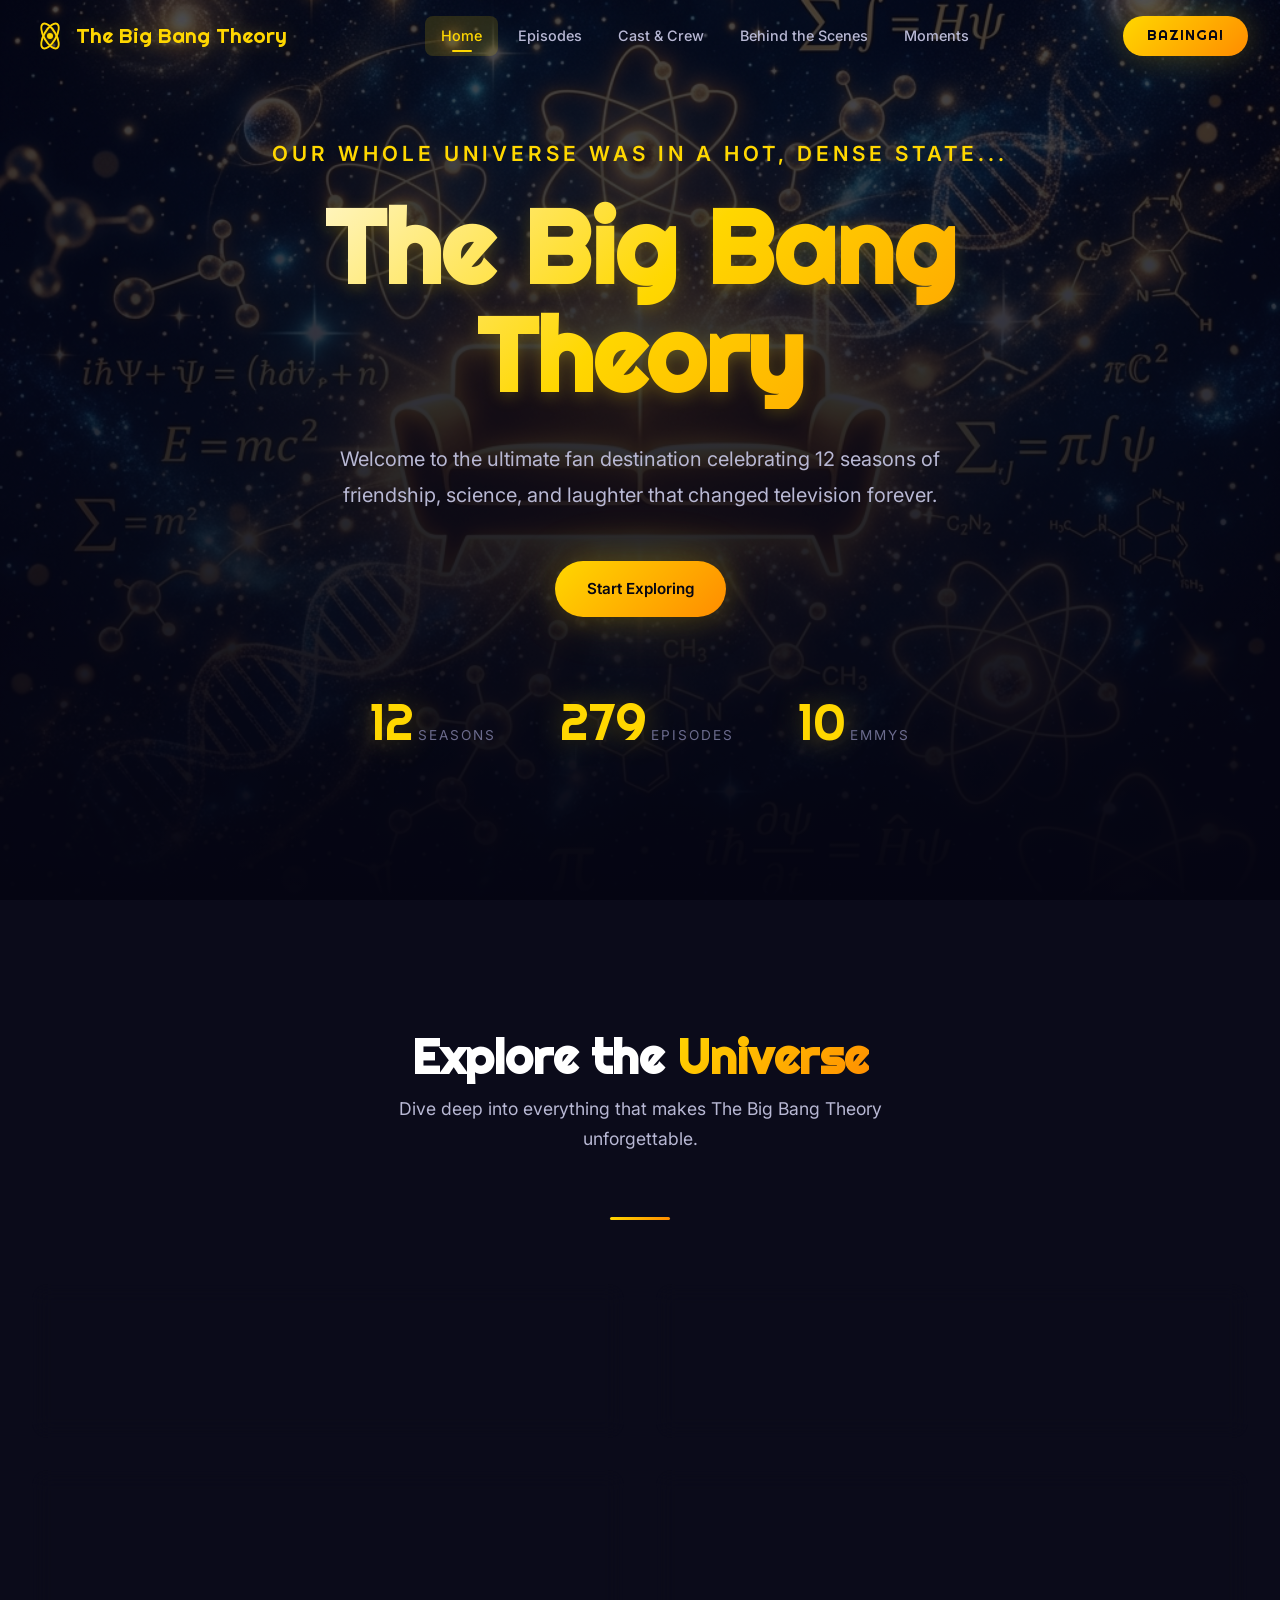
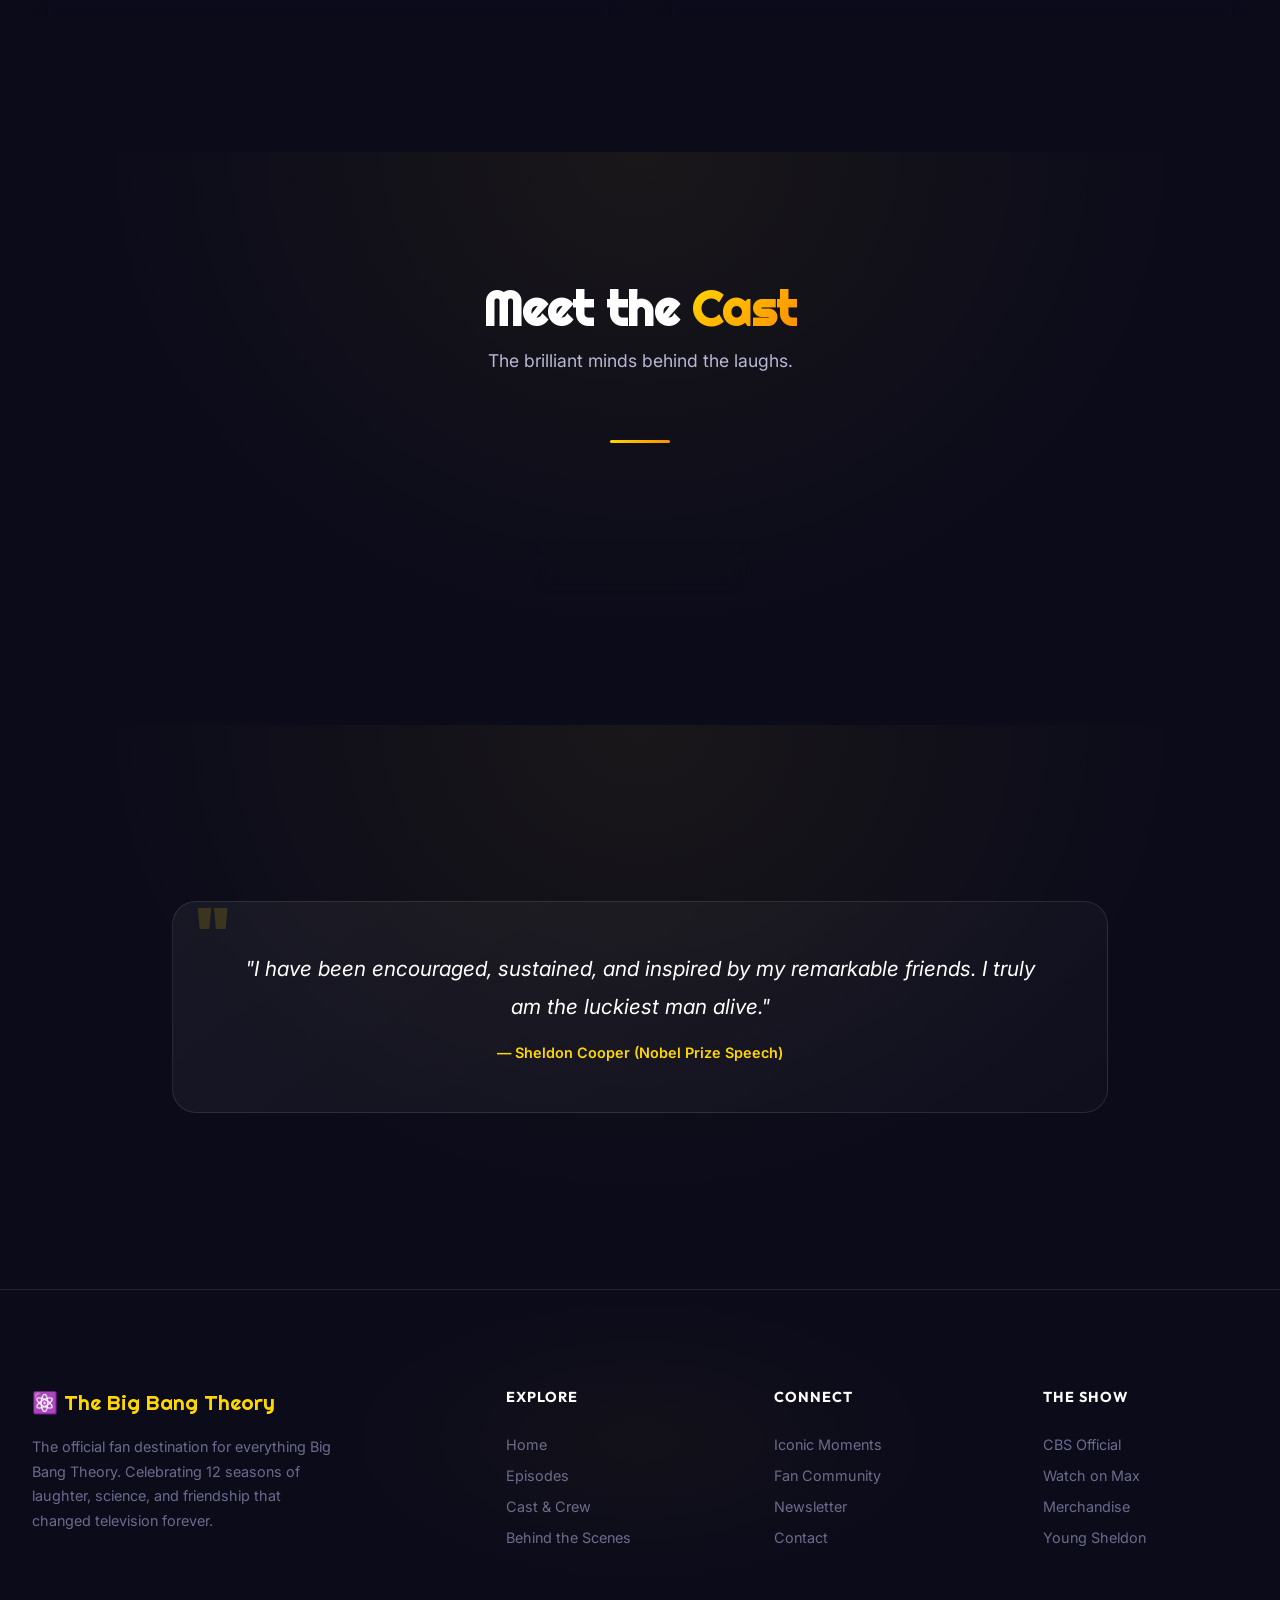
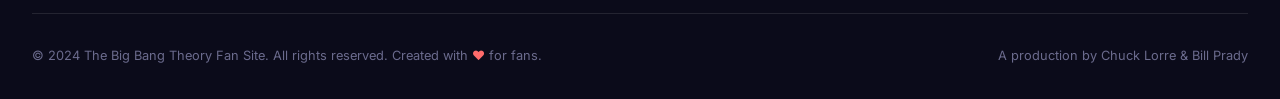
==== index.html @ b6dfc9b1 "Initial commit: Set up bigbangtheory-website for open source community" ====
<!DOCTYPE html>
<html lang="en">
<head>
    <meta charset="UTF-8">
    <meta name="viewport" content="width=device-width, initial-scale=1.0">
    <title>The Big Bang Theory - Official Fan Website</title>
    <meta name="description" content="The ultimate fan destination for The Big Bang Theory. Explore episodes, iconic moments, cast details, and behind-the-scenes trivia.">
    <link rel="stylesheet" href="css/styles.css">
</head>
<body>
    <div class="stars-bg"></div>
    
    <!-- Navigation (Injected via JS) -->
    <div id="nav-placeholder"></div>

    <!-- Hero Section -->
    <header class="hero">
        <div class="hero-bg" id="main-hero-bg" style="background-image: url('images/hero-banner.jpg'); opacity: 0.4;"></div>
        <div class="hero-content">
            <div class="hero-tagline reveal">Our whole universe was in a hot, dense state...</div>
            <h1 class="hero-title reveal reveal-delay-1">The Big Bang Theory</h1>
            <p class="hero-description reveal reveal-delay-2">
                Welcome to the ultimate fan destination celebrating 12 seasons of friendship, 
                science, and laughter that changed television forever.
            </p>
            <div class="reveal reveal-delay-3">
                <a href="#explore" class="btn btn-primary" onclick="scrollToSection('explore'); return false;">
                    Start Exploring
                </a>
            </div>
            
            <div class="hero-stats reveal reveal-delay-4">
                <div class="hero-stat">
                    <span class="hero-stat-number count-up" data-count="12">0</span>
                    <span class="hero-stat-label">Seasons</span>
                </div>
                <div class="hero-stat">
                    <span class="hero-stat-number count-up" data-count="279">0</span>
                    <span class="hero-stat-label">Episodes</span>
                </div>
                <div class="hero-stat">
                    <span class="hero-stat-number count-up" data-count="10">0</span>
                    <span class="hero-stat-label">Emmys</span>
                </div>
            </div>
        </div>
    </header>

    <!-- Explore Section -->
    <section id="explore" class="section section-dark">
        <div class="container">
            <div class="section-header reveal">
                <h2 class="section-title">Explore the <span class="highlight">Universe</span></h2>
                <p class="section-subtitle">Dive deep into everything that makes The Big Bang Theory unforgettable.</p>
            </div>

            <div class="grid grid-2">
                <a href="episodes.html" class="card reveal">
                    <h3 class="font-heading" style="font-size: 1.5rem; margin-bottom: 0.5rem; color: var(--accent-cyan);">Episodes Guide</h3>
                    <p class="text-secondary">Explore all 279 episodes across 12 seasons. Find your favorites, read trivia, and check IMDb ratings.</p>
                </a>
                
                <a href="cast.html" class="card reveal reveal-delay-1">
                    <h3 class="font-heading" style="font-size: 1.5rem; margin-bottom: 0.5rem; color: var(--accent-purple);">Cast & Crew</h3>
                    <p class="text-secondary">Meet the brilliant minds in front of and behind the camera who brought this world to life.</p>
                </a>
                
                <a href="moments.html" class="card reveal reveal-delay-2">
                    <h3 class="font-heading" style="font-size: 1.5rem; margin-bottom: 0.5rem; color: var(--accent-gold);">Iconic Moments</h3>
                    <p class="text-secondary">Relive the laughter, the tears, and the bazingas. Watch the scenes that defined the show.</p>
                </a>
                
                <a href="behind-the-scenes.html" class="card reveal reveal-delay-3">
                    <h3 class="font-heading" style="font-size: 1.5rem; margin-bottom: 0.5rem; color: var(--accent-pink);">Behind the Scenes</h3>
                    <p class="text-secondary">Discover fascinating trivia, production secrets, and Easter eggs you might have missed.</p>
                </a>
            </div>
        </div>
    </section>

    <!-- Cast Section (Dynamically Loaded) -->
    <section class="section section-glass">
        <div class="container">
            <div class="section-header reveal">
                <h2 class="section-title">Meet the <span class="highlight">Cast</span></h2>
                <p class="section-subtitle">The brilliant minds behind the laughs.</p>
            </div>
            
            <div id="home-cast-gallery" class="grid grid-auto-fit reveal">
                <!-- Cast images loaded via TVMaze API -->
            </div>
            
            <div class="text-center reveal" style="margin-top: 2rem;">
                <a href="cast.html" class="btn btn-secondary">View Full Cast & Crew</a>
            </div>
        </div>
    </section>

    <!-- Quote Section -->
    <section class="section section-glass">
        <div class="container container-narrow">
            <div class="quote-block reveal">
                <p class="quote-text">"I have been encouraged, sustained, and inspired by my remarkable friends. I truly am the luckiest man alive."</p>
                <div class="quote-author">— Sheldon Cooper (Nobel Prize Speech)</div>
            </div>
        </div>
    </section>

    <!-- Footer (Injected via JS) -->
    <div id="footer-placeholder"></div>

    <div class="back-to-top">↑</div>

    <!-- Scripts -->
    <script src="js/data.js"></script>
    <script src="js/script.js"></script>
    <script>
        document.addEventListener('DOMContentLoaded', () => {
            document.getElementById('nav-placeholder').innerHTML = getNavHTML('home');
            document.getElementById('footer-placeholder').innerHTML = getFooterHTML();
            initNavigation();
            initCountUp();

            // Fetch official show image from TVMaze
            fetch('https://api.tvmaze.com/shows/66')
                .then(res => res.json())
                .then(data => {
                    if(data && data.image && data.image.original) {
                        const heroBg = document.getElementById('main-hero-bg');
                        heroBg.style.backgroundImage = `url('${data.image.original}')`;
                        heroBg.style.backgroundPosition = 'center top';
                    }
                })
                .catch(err => console.error('Error fetching TVMaze image:', err));

            // Fetch official cast images for home page
            fetch('https://api.tvmaze.com/shows/66/cast')
                .then(res => res.json())
                .then(data => {
                    const gallery = document.getElementById('home-cast-gallery');
                    // Display top 7 main cast members
                    const mainCastNames = ["Sheldon Cooper", "Leonard Hofstadter", "Penny", "Howard Wolowitz", "Rajesh Koothrappali", "Bernadette Rostenkowski-Wolowitz", "Amy Farrah Fowler"];
                    
                    const filteredCast = data.filter(c => mainCastNames.some(name => c.character.name.includes(name))).slice(0, 7);
                    
                    filteredCast.forEach(c => {
                        if (c.person.image && c.person.image.medium) {
                            const html = `
                                <div class="card" style="padding: 0; overflow: hidden; border-radius: var(--radius-lg); text-align: center;">
                                    <div style="height: 300px; background-image: url('${c.person.image.original || c.person.image.medium}'); background-size: cover; background-position: center top;"></div>
                                    <div style="padding: 1rem; background: rgba(0,0,0,0.4);">
                                        <h3 style="font-family: var(--font-heading); margin-bottom: 0.2rem; font-size: 1.1rem;">${c.character.name.split(' ')[0]}</h3>
                                        <p style="color: var(--text-muted); font-size: 0.8rem;">${c.person.name}</p>
                                    </div>
                                </div>
                            `;
                            gallery.insertAdjacentHTML('beforeend', html);
                        }
                    });
                })
                .catch(err => console.error('Error fetching TVMaze cast:', err));
        });
    </script>
</body>
</html>
---- css/styles.css ----
/* ============================================
   THE BIG BANG THEORY - Official Fan Website
   Design System & Global Styles
   ============================================ */

/* Google Fonts */
@import url('https://fonts.googleapis.com/css2?family=Righteous&family=Inter:wght@300;400;500;600;700;800&family=Outfit:wght@300;400;500;600;700;800;900&display=swap');

/* ── CSS Custom Properties (Design Tokens) ── */
:root {
  /* Colors - Space & Science Theme */
  --bg-deep: #060613;
  --bg-primary: #0B0B1A;
  --bg-secondary: #111128;
  --bg-tertiary: #1a1a3a;
  --bg-card: rgba(255, 255, 255, 0.04);
  --bg-card-hover: rgba(255, 255, 255, 0.08);
  --glass: rgba(255, 255, 255, 0.06);
  --glass-strong: rgba(255, 255, 255, 0.1);
  --glass-border: rgba(255, 255, 255, 0.1);
  --glass-border-hover: rgba(255, 255, 255, 0.2);

  /* Accent Colors */
  --accent-gold: #FFD700;
  --accent-gold-dim: #B8960F;
  --accent-gold-glow: rgba(255, 215, 0, 0.15);
  --accent-cyan: #00D4FF;
  --accent-cyan-dim: #0099BB;
  --accent-cyan-glow: rgba(0, 212, 255, 0.15);
  --accent-red: #FF6B6B;
  --accent-purple: #A855F7;
  --accent-green: #22C55E;
  --accent-orange: #F59E0B;
  --accent-pink: #EC4899;

  /* Character Colors */
  --char-sheldon: #3B82F6;
  --char-leonard: #22C55E;
  --char-penny: #EC4899;
  --char-howard: #EF4444;
  --char-raj: #A855F7;
  --char-bernadette: #F59E0B;
  --char-amy: #14B8A6;
  --char-stuart: #6B7280;

  /* Text Colors */
  --text-primary: #FFFFFF;
  --text-secondary: #B8B8D4;
  --text-muted: #6B6B8D;
  --text-accent: var(--accent-gold);

  /* Gradients */
  --gradient-hero: linear-gradient(180deg, rgba(6,6,19,0) 0%, #060613 100%);
  --gradient-gold: linear-gradient(135deg, #FFD700 0%, #FF8C00 100%);
  --gradient-cyan: linear-gradient(135deg, #00D4FF 0%, #0066FF 100%);
  --gradient-purple: linear-gradient(135deg, #A855F7 0%, #6366F1 100%);
  --gradient-warm: linear-gradient(135deg, #FFD700 0%, #FF6B6B 100%);
  --gradient-card: linear-gradient(145deg, rgba(255,255,255,0.05) 0%, rgba(255,255,255,0.02) 100%);
  --gradient-bg-radial: radial-gradient(ellipse at 50% 0%, rgba(255,215,0,0.06) 0%, transparent 60%);

  /* Typography */
  --font-display: 'Righteous', 'Outfit', cursive;
  --font-heading: 'Outfit', 'Inter', sans-serif;
  --font-body: 'Inter', system-ui, sans-serif;

  /* Spacing */
  --space-2xs: 0.125rem;
  --space-xs: 0.25rem;
  --space-sm: 0.5rem;
  --space-md: 1rem;
  --space-lg: 1.5rem;
  --space-xl: 2rem;
  --space-2xl: 3rem;
  --space-3xl: 4rem;
  --space-4xl: 6rem;
  --space-5xl: 8rem;

  /* Border Radius */
  --radius-xs: 4px;
  --radius-sm: 8px;
  --radius-md: 12px;
  --radius-lg: 16px;
  --radius-xl: 24px;
  --radius-2xl: 32px;
  --radius-full: 9999px;

  /* Shadows */
  --shadow-sm: 0 2px 8px rgba(0, 0, 0, 0.3);
  --shadow-md: 0 4px 20px rgba(0, 0, 0, 0.4);
  --shadow-lg: 0 8px 40px rgba(0, 0, 0, 0.5);
  --shadow-xl: 0 16px 64px rgba(0, 0, 0, 0.6);
  --shadow-glow-gold: 0 0 30px rgba(255, 215, 0, 0.2), 0 0 60px rgba(255, 215, 0, 0.1);
  --shadow-glow-cyan: 0 0 30px rgba(0, 212, 255, 0.2), 0 0 60px rgba(0, 212, 255, 0.1);
  --shadow-glow-purple: 0 0 30px rgba(168, 85, 247, 0.2);
  --shadow-inset: inset 0 1px 0 rgba(255,255,255,0.05);

  /* Transitions */
  --ease-out-expo: cubic-bezier(0.16, 1, 0.3, 1);
  --ease-out-back: cubic-bezier(0.34, 1.56, 0.64, 1);
  --transition-fast: 0.15s var(--ease-out-expo);
  --transition-normal: 0.3s var(--ease-out-expo);
  --transition-slow: 0.5s var(--ease-out-expo);
  --transition-slower: 0.8s var(--ease-out-expo);

  /* Layout */
  --max-width: 1400px;
  --max-width-narrow: 1000px;
  --nav-height: 72px;
  --sidebar-width: 280px;
}

/* ── Reset & Base ── */
*, *::before, *::after {
  margin: 0;
  padding: 0;
  box-sizing: border-box;
}

html {
  scroll-behavior: smooth;
  font-size: 16px;
  -webkit-font-smoothing: antialiased;
  -moz-osx-font-smoothing: grayscale;
}

body {
  font-family: var(--font-body);
  background: var(--bg-deep);
  color: var(--text-primary);
  line-height: 1.6;
  overflow-x: hidden;
  min-height: 100vh;
}

img { max-width: 100%; display: block; }
a { color: inherit; text-decoration: none; }
ul, ol { list-style: none; }
button { font-family: inherit; cursor: pointer; border: none; background: none; }
input, select, textarea { font-family: inherit; }

/* ── Scrollbar ── */
::-webkit-scrollbar { width: 8px; }
::-webkit-scrollbar-track { background: var(--bg-deep); }
::-webkit-scrollbar-thumb {
  background: var(--accent-gold-dim);
  border-radius: var(--radius-full);
}
::-webkit-scrollbar-thumb:hover { background: var(--accent-gold); }

/* Selection */
::selection {
  background: rgba(255, 215, 0, 0.3);
  color: var(--text-primary);
}

/* ── Typography ── */
h1, h2, h3, h4, h5, h6 {
  font-family: var(--font-heading);
  font-weight: 700;
  line-height: 1.2;
  color: var(--text-primary);
}

.display-title {
  font-family: var(--font-display);
  font-size: clamp(2.5rem, 6vw, 5rem);
  letter-spacing: 1px;
  background: var(--gradient-gold);
  -webkit-background-clip: text;
  -webkit-text-fill-color: transparent;
  background-clip: text;
  filter: drop-shadow(0 2px 4px rgba(255, 215, 0, 0.3));
}

.section-title {
  font-family: var(--font-display);
  font-size: clamp(1.8rem, 4vw, 3rem);
  text-align: center;
  margin-bottom: var(--space-sm);
  position: relative;
}

.section-title .highlight {
  background: var(--gradient-gold);
  -webkit-background-clip: text;
  -webkit-text-fill-color: transparent;
  background-clip: text;
}

.section-subtitle {
  text-align: center;
  color: var(--text-secondary);
  font-size: 1.1rem;
  max-width: 600px;
  margin: 0 auto var(--space-3xl);
  line-height: 1.7;
}

.section-header {
  text-align: center;
  margin-bottom: var(--space-3xl);
}

.section-header::after {
  content: '';
  display: block;
  width: 60px;
  height: 3px;
  background: var(--gradient-gold);
  margin: var(--space-lg) auto 0;
  border-radius: var(--radius-full);
}

/* ── Particle Background ── */
.stars-bg {
  position: fixed;
  top: 0;
  left: 0;
  width: 100%;
  height: 100%;
  pointer-events: none;
  z-index: 0;
  overflow: hidden;
}

.stars-bg .star {
  position: absolute;
  width: 2px;
  height: 2px;
  background: #fff;
  border-radius: 50%;
  animation: twinkle var(--duration, 3s) infinite ease-in-out;
  opacity: 0;
}

@keyframes twinkle {
  0%, 100% { opacity: 0; transform: scale(0.5); }
  50% { opacity: var(--max-opacity, 0.8); transform: scale(1); }
}

/* ── Navigation ── */
.nav {
  position: fixed;
  top: 0;
  left: 0;
  right: 0;
  height: var(--nav-height);
  z-index: 1000;
  display: flex;
  align-items: center;
  justify-content: center;
  padding: 0 var(--space-xl);
  transition: var(--transition-normal);
  background: transparent;
}

.nav.scrolled {
  background: rgba(6, 6, 19, 0.9);
  backdrop-filter: blur(20px);
  -webkit-backdrop-filter: blur(20px);
  border-bottom: 1px solid var(--glass-border);
  box-shadow: var(--shadow-lg);
}

.nav-inner {
  display: flex;
  align-items: center;
  justify-content: space-between;
  width: 100%;
  max-width: var(--max-width);
}

.nav-logo {
  display: flex;
  align-items: center;
  gap: var(--space-sm);
  font-family: var(--font-display);
  font-size: 1.3rem;
  color: var(--accent-gold);
  text-shadow: 0 0 20px rgba(255, 215, 0, 0.3);
  white-space: nowrap;
}

.nav-logo .atom-icon {
  width: 36px;
  height: 36px;
  position: relative;
  animation: atomSpin 8s linear infinite;
}

.nav-logo .atom-icon::before,
.nav-logo .atom-icon::after {
  content: '';
  position: absolute;
  border: 2px solid var(--accent-gold);
  border-radius: 50%;
}

.nav-logo .atom-icon::before {
  width: 30px;
  height: 14px;
  top: 11px;
  left: 3px;
  transform: rotate(60deg);
}

.nav-logo .atom-icon::after {
  width: 30px;
  height: 14px;
  top: 11px;
  left: 3px;
  transform: rotate(-60deg);
}

.nav-logo .atom-nucleus {
  width: 6px;
  height: 6px;
  background: var(--accent-gold);
  border-radius: 50%;
  position: absolute;
  top: 50%;
  left: 50%;
  transform: translate(-50%, -50%);
  box-shadow: 0 0 10px var(--accent-gold);
}

@keyframes atomSpin {
  from { transform: rotate(0deg); }
  to { transform: rotate(360deg); }
}

.nav-links {
  display: flex;
  align-items: center;
  gap: var(--space-xs);
}

.nav-link {
  padding: var(--space-sm) var(--space-md);
  font-size: 0.9rem;
  font-weight: 500;
  color: var(--text-secondary);
  border-radius: var(--radius-sm);
  transition: var(--transition-fast);
  position: relative;
}

.nav-link:hover,
.nav-link.active {
  color: var(--accent-gold);
  background: var(--accent-gold-glow);
}

.nav-link.active::after {
  content: '';
  position: absolute;
  bottom: 4px;
  left: 50%;
  transform: translateX(-50%);
  width: 20px;
  height: 2px;
  background: var(--accent-gold);
  border-radius: var(--radius-full);
}

.nav-bazinga {
  padding: var(--space-sm) var(--space-lg);
  font-family: var(--font-display);
  font-size: 0.9rem;
  color: var(--bg-deep);
  background: var(--gradient-gold);
  border-radius: var(--radius-full);
  transition: var(--transition-normal);
  box-shadow: var(--shadow-glow-gold);
  letter-spacing: 1px;
}

.nav-bazinga:hover {
  transform: scale(1.05);
  box-shadow: 0 0 40px rgba(255, 215, 0, 0.4);
}

/* Mobile menu */
.nav-toggle {
  display: none;
  flex-direction: column;
  gap: 5px;
  padding: var(--space-sm);
  cursor: pointer;
  z-index: 1001;
}

.nav-toggle span {
  display: block;
  width: 24px;
  height: 2px;
  background: var(--text-primary);
  border-radius: var(--radius-full);
  transition: var(--transition-normal);
}

.nav-toggle.active span:nth-child(1) { transform: rotate(45deg) translate(5px, 5px); }
.nav-toggle.active span:nth-child(2) { opacity: 0; }
.nav-toggle.active span:nth-child(3) { transform: rotate(-45deg) translate(5px, -5px); }

/* ── Hero Section ── */
.hero {
  position: relative;
  min-height: 100vh;
  display: flex;
  align-items: center;
  justify-content: center;
  text-align: center;
  padding: var(--space-4xl) var(--space-xl);
  overflow: hidden;
}

.hero-bg {
  position: absolute;
  inset: 0;
  background-size: cover;
  background-position: center;
  opacity: 0.3;
}

.hero-bg::after {
  content: '';
  position: absolute;
  inset: 0;
  background: linear-gradient(180deg, 
    rgba(6,6,19,0.3) 0%, 
    rgba(6,6,19,0.6) 50%, 
    var(--bg-deep) 100%
  );
}

.hero-content {
  position: relative;
  z-index: 2;
  max-width: 900px;
  animation: fadeInUp 1s var(--ease-out-expo) both;
}

.hero-tagline {
  font-family: var(--font-body);
  font-size: clamp(1rem, 2vw, 1.3rem);
  color: var(--accent-gold);
  text-transform: uppercase;
  letter-spacing: 4px;
  margin-bottom: var(--space-lg);
  font-weight: 600;
}

.hero-title {
  font-family: var(--font-display);
  font-size: clamp(3rem, 8vw, 6.5rem);
  line-height: 1.05;
  margin-bottom: var(--space-xl);
  background: linear-gradient(135deg, #FFFFFF 0%, #FFD700 50%, #FF8C00 100%);
  -webkit-background-clip: text;
  -webkit-text-fill-color: transparent;
  background-clip: text;
  filter: drop-shadow(0 4px 8px rgba(255, 215, 0, 0.2));
}

.hero-description {
  font-size: clamp(1rem, 2vw, 1.25rem);
  color: var(--text-secondary);
  line-height: 1.8;
  margin-bottom: var(--space-2xl);
  max-width: 650px;
  margin-left: auto;
  margin-right: auto;
}

.hero-stats {
  display: flex;
  justify-content: center;
  gap: var(--space-3xl);
  margin-top: var(--space-3xl);
  flex-wrap: wrap;
}

.hero-stat {
  text-align: center;
}

.hero-stat-number {
  font-family: var(--font-display);
  font-size: clamp(2rem, 4vw, 3.5rem);
  color: var(--accent-gold);
  display: block;
  text-shadow: 0 0 30px rgba(255, 215, 0, 0.3);
}

.hero-stat-label {
  font-size: 0.85rem;
  color: var(--text-muted);
  text-transform: uppercase;
  letter-spacing: 2px;
  margin-top: var(--space-xs);
}

/* ── Page Hero (smaller, for inner pages) ── */
.page-hero {
  position: relative;
  padding: calc(var(--nav-height) + var(--space-4xl)) var(--space-xl) var(--space-3xl);
  text-align: center;
  background: var(--gradient-bg-radial), var(--bg-deep);
  border-bottom: 1px solid var(--glass-border);
  overflow: hidden;
}

.page-hero::before {
  content: '';
  position: absolute;
  top: -50%;
  left: 50%;
  transform: translateX(-50%);
  width: 800px;
  height: 800px;
  background: radial-gradient(circle, rgba(255,215,0,0.05) 0%, transparent 70%);
  pointer-events: none;
}

.page-hero-title {
  font-family: var(--font-display);
  font-size: clamp(2.5rem, 5vw, 4rem);
  margin-bottom: var(--space-md);
  background: var(--gradient-gold);
  -webkit-background-clip: text;
  -webkit-text-fill-color: transparent;
  background-clip: text;
  position: relative;
}

.page-hero-subtitle {
  color: var(--text-secondary);
  font-size: 1.15rem;
  max-width: 600px;
  margin: 0 auto;
  line-height: 1.7;
  position: relative;
}

/* ── Buttons ── */
.btn {
  display: inline-flex;
  align-items: center;
  gap: var(--space-sm);
  padding: var(--space-md) var(--space-xl);
  font-weight: 600;
  font-size: 0.95rem;
  border-radius: var(--radius-full);
  transition: var(--transition-normal);
  position: relative;
  overflow: hidden;
}

.btn::before {
  content: '';
  position: absolute;
  inset: 0;
  background: linear-gradient(135deg, rgba(255,255,255,0.1), rgba(255,255,255,0));
  opacity: 0;
  transition: var(--transition-normal);
}

.btn:hover::before { opacity: 1; }

.btn-primary {
  background: var(--gradient-gold);
  color: var(--bg-deep);
  box-shadow: var(--shadow-glow-gold);
}

.btn-primary:hover {
  transform: translateY(-2px);
  box-shadow: 0 0 40px rgba(255, 215, 0, 0.4), 0 8px 30px rgba(0,0,0,0.3);
}

.btn-secondary {
  background: transparent;
  color: var(--text-primary);
  border: 1px solid var(--glass-border-hover);
  backdrop-filter: blur(10px);
}

.btn-secondary:hover {
  background: var(--glass);
  border-color: var(--accent-gold);
  color: var(--accent-gold);
  transform: translateY(-2px);
}

.btn-icon {
  width: 44px;
  height: 44px;
  border-radius: 50%;
  display: flex;
  align-items: center;
  justify-content: center;
  background: var(--glass);
  border: 1px solid var(--glass-border);
  color: var(--text-secondary);
  transition: var(--transition-fast);
  padding: 0;
}

.btn-icon:hover {
  background: var(--accent-gold-glow);
  border-color: var(--accent-gold);
  color: var(--accent-gold);
}

/* ── Container ── */
.container {
  width: 100%;
  max-width: var(--max-width);
  margin: 0 auto;
  padding: 0 var(--space-xl);
}

.container-narrow {
  max-width: var(--max-width-narrow);
}

/* ── Section ── */
.section {
  padding: var(--space-5xl) 0;
  position: relative;
}

.section-dark { background: var(--bg-primary); }
.section-darker { background: var(--bg-deep); }
.section-glass {
  background: var(--gradient-bg-radial), var(--bg-primary);
}

/* ── Cards ── */
.card {
  background: var(--gradient-card);
  border: 1px solid var(--glass-border);
  border-radius: var(--radius-lg);
  padding: var(--space-xl);
  transition: var(--transition-normal);
  position: relative;
  overflow: hidden;
  backdrop-filter: blur(10px);
}

.card::before {
  content: '';
  position: absolute;
  inset: 0;
  background: linear-gradient(135deg, rgba(255,215,0,0.03), transparent);
  opacity: 0;
  transition: var(--transition-normal);
}

.card:hover {
  border-color: var(--glass-border-hover);
  transform: translateY(-4px);
  box-shadow: var(--shadow-lg);
}

.card:hover::before { opacity: 1; }

/* Episode Card */
.episode-card {
  display: flex;
  gap: var(--space-lg);
  align-items: flex-start;
  padding: var(--space-lg);
}

.episode-number {
  font-family: var(--font-display);
  font-size: 1.5rem;
  color: var(--accent-gold);
  min-width: 60px;
  height: 60px;
  display: flex;
  align-items: center;
  justify-content: center;
  border-radius: var(--radius-md);
  background: var(--accent-gold-glow);
  border: 1px solid rgba(255, 215, 0, 0.2);
  flex-shrink: 0;
}

.episode-info { flex: 1; }

.episode-title {
  font-family: var(--font-heading);
  font-size: 1.1rem;
  font-weight: 700;
  margin-bottom: var(--space-xs);
  color: var(--text-primary);
}

.episode-meta {
  display: flex;
  align-items: center;
  gap: var(--space-md);
  margin-bottom: var(--space-sm);
  font-size: 0.85rem;
  color: var(--text-muted);
  flex-wrap: wrap;
}

.episode-desc {
  color: var(--text-secondary);
  font-size: 0.9rem;
  line-height: 1.6;
}

.episode-trivia {
  margin-top: var(--space-sm);
  padding: var(--space-sm) var(--space-md);
  background: rgba(255, 215, 0, 0.05);
  border-left: 3px solid var(--accent-gold);
  border-radius: 0 var(--radius-sm) var(--radius-sm) 0;
  font-size: 0.85rem;
  color: var(--accent-gold);
}

.episode-trivia::before {
  content: '💡 ';
}

/* Cast Card */
.cast-card {
  text-align: center;
  padding: var(--space-2xl) var(--space-xl);
}

.cast-avatar {
  width: 120px;
  height: 120px;
  border-radius: 50%;
  margin: 0 auto var(--space-lg);
  display: flex;
  align-items: center;
  justify-content: center;
  font-family: var(--font-display);
  font-size: 2.5rem;
  color: white;
  position: relative;
  box-shadow: 0 0 0 3px var(--bg-deep), 0 0 0 5px var(--glass-border);
  transition: var(--transition-normal);
}

.cast-card:hover .cast-avatar {
  box-shadow: 0 0 0 3px var(--bg-deep), 0 0 0 5px var(--accent-gold), var(--shadow-glow-gold);
  transform: scale(1.05);
}

.cast-character {
  font-family: var(--font-heading);
  font-size: 1.2rem;
  font-weight: 700;
  margin-bottom: var(--space-2xs);
}

.cast-actor {
  font-size: 0.9rem;
  color: var(--text-muted);
  margin-bottom: var(--space-md);
}

.cast-quote {
  font-style: italic;
  font-size: 0.85rem;
  color: var(--text-secondary);
  padding: var(--space-sm) var(--space-md);
  background: var(--glass);
  border-radius: var(--radius-sm);
  border-left: 3px solid;
}

/* Moment Card */
.moment-card {
  border-radius: var(--radius-xl);
  overflow: hidden;
}

.moment-video {
  position: relative;
  width: 100%;
  padding-bottom: 56.25%; /* 16:9 */
  background: var(--bg-secondary);
}

.moment-video iframe {
  position: absolute;
  top: 0;
  left: 0;
  width: 100%;
  height: 100%;
  border: none;
}

.moment-info {
  padding: var(--space-lg) var(--space-xl);
}

.moment-title {
  font-family: var(--font-heading);
  font-size: 1.15rem;
  font-weight: 700;
  margin-bottom: var(--space-sm);
}

.moment-description {
  color: var(--text-secondary);
  font-size: 0.9rem;
  line-height: 1.6;
}

.moment-tag {
  display: inline-block;
  padding: var(--space-2xs) var(--space-sm);
  font-size: 0.75rem;
  font-weight: 600;
  text-transform: uppercase;
  letter-spacing: 1px;
  border-radius: var(--radius-full);
  margin-bottom: var(--space-sm);
}

.moment-tag.emotional { background: rgba(236, 72, 153, 0.15); color: var(--accent-pink); }
.moment-tag.funny { background: rgba(255, 215, 0, 0.15); color: var(--accent-gold); }
.moment-tag.romantic { background: rgba(239, 68, 68, 0.15); color: var(--accent-red); }
.moment-tag.iconic { background: rgba(168, 85, 247, 0.15); color: var(--accent-purple); }
.moment-tag.heartwarming { background: rgba(20, 184, 166, 0.15); color: var(--accent-green); }

/* Fact Card */
.fact-card {
  display: flex;
  gap: var(--space-lg);
  align-items: flex-start;
}

.fact-icon {
  width: 50px;
  height: 50px;
  border-radius: var(--radius-md);
  display: flex;
  align-items: center;
  justify-content: center;
  font-size: 1.5rem;
  flex-shrink: 0;
  background: var(--glass);
  border: 1px solid var(--glass-border);
}

.fact-content { flex: 1; }

.fact-title {
  font-weight: 700;
  margin-bottom: var(--space-xs);
  font-size: 1.05rem;
}

.fact-text {
  color: var(--text-secondary);
  font-size: 0.9rem;
  line-height: 1.7;
}

/* ── Rating Stars ── */
.rating {
  display: inline-flex;
  align-items: center;
  gap: var(--space-xs);
}

.rating-stars {
  color: var(--accent-gold);
  font-size: 0.9rem;
  letter-spacing: 1px;
}

.rating-value {
  font-weight: 700;
  font-size: 0.95rem;
  color: var(--accent-gold);
}

.rating-imdb {
  display: inline-flex;
  align-items: center;
  gap: var(--space-xs);
  padding: var(--space-2xs) var(--space-sm);
  background: rgba(255, 215, 0, 0.1);
  border-radius: var(--radius-full);
  font-size: 0.85rem;
  font-weight: 600;
  color: var(--accent-gold);
}

.rating-imdb::before {
  content: '⭐';
  font-size: 0.8rem;
}

/* ── Season Tabs ── */
.season-tabs {
  display: flex;
  gap: var(--space-xs);
  padding: var(--space-sm);
  background: var(--glass);
  border: 1px solid var(--glass-border);
  border-radius: var(--radius-xl);
  overflow-x: auto;
  -webkit-overflow-scrolling: touch;
  scrollbar-width: none;
  margin-bottom: var(--space-2xl);
}

.season-tabs::-webkit-scrollbar { display: none; }

.season-tab {
  padding: var(--space-sm) var(--space-md);
  font-size: 0.85rem;
  font-weight: 600;
  color: var(--text-muted);
  border-radius: var(--radius-lg);
  white-space: nowrap;
  transition: var(--transition-fast);
  min-width: fit-content;
}

.season-tab:hover {
  color: var(--text-primary);
  background: var(--glass);
}

.season-tab.active {
  color: var(--bg-deep);
  background: var(--gradient-gold);
  box-shadow: var(--shadow-glow-gold);
}

/* ── Search Bar ── */
.search-bar {
  position: relative;
  max-width: 500px;
  margin: 0 auto var(--space-2xl);
}

.search-input {
  width: 100%;
  padding: var(--space-md) var(--space-xl);
  padding-left: 50px;
  background: var(--glass);
  border: 1px solid var(--glass-border);
  border-radius: var(--radius-full);
  color: var(--text-primary);
  font-size: 0.95rem;
  transition: var(--transition-normal);
  outline: none;
}

.search-input::placeholder {
  color: var(--text-muted);
}

.search-input:focus {
  border-color: var(--accent-gold);
  box-shadow: var(--shadow-glow-gold);
  background: var(--glass-strong);
}

.search-icon {
  position: absolute;
  left: var(--space-lg);
  top: 50%;
  transform: translateY(-50%);
  color: var(--text-muted);
  font-size: 1rem;
}

/* ── Quote Block ── */
.quote-block {
  position: relative;
  padding: var(--space-2xl) var(--space-3xl);
  background: var(--gradient-card);
  border: 1px solid var(--glass-border);
  border-radius: var(--radius-xl);
  text-align: center;
  margin: var(--space-2xl) 0;
}

.quote-block::before {
  content: '"';
  font-family: var(--font-display);
  font-size: 6rem;
  color: var(--accent-gold);
  opacity: 0.15;
  position: absolute;
  top: -10px;
  left: 20px;
  line-height: 1;
}

.quote-text {
  font-size: 1.3rem;
  font-style: italic;
  color: var(--text-primary);
  line-height: 1.8;
  margin-bottom: var(--space-md);
}

.quote-author {
  color: var(--accent-gold);
  font-weight: 600;
  font-size: 0.9rem;
}

/* ── Grid Layouts ── */
.grid {
  display: grid;
  gap: var(--space-xl);
}

.grid-2 { grid-template-columns: repeat(2, 1fr); }
.grid-3 { grid-template-columns: repeat(3, 1fr); }
.grid-4 { grid-template-columns: repeat(4, 1fr); }

.grid-auto-fit {
  grid-template-columns: repeat(auto-fit, minmax(300px, 1fr));
}

.grid-auto-fill {
  grid-template-columns: repeat(auto-fill, minmax(280px, 1fr));
}

/* ── Timeline ── */
.timeline {
  position: relative;
  padding: var(--space-xl) 0;
}

.timeline::before {
  content: '';
  position: absolute;
  left: 50%;
  top: 0;
  bottom: 0;
  width: 2px;
  background: linear-gradient(180deg, transparent, var(--accent-gold), var(--accent-gold), transparent);
  transform: translateX(-50%);
}

.timeline-item {
  position: relative;
  width: 50%;
  padding: var(--space-xl);
}

.timeline-item:nth-child(odd) {
  padding-right: var(--space-3xl);
  text-align: right;
}

.timeline-item:nth-child(even) {
  margin-left: 50%;
  padding-left: var(--space-3xl);
}

.timeline-dot {
  position: absolute;
  width: 16px;
  height: 16px;
  background: var(--accent-gold);
  border-radius: 50%;
  top: var(--space-xl);
  box-shadow: 0 0 20px rgba(255, 215, 0, 0.4);
}

.timeline-item:nth-child(odd) .timeline-dot { right: -8px; }
.timeline-item:nth-child(even) .timeline-dot { left: -8px; }

.timeline-year {
  font-family: var(--font-display);
  font-size: 1.5rem;
  color: var(--accent-gold);
  margin-bottom: var(--space-sm);
}

.timeline-content {
  color: var(--text-secondary);
  font-size: 0.95rem;
  line-height: 1.7;
}

/* ── Stats Counter ── */
.stats-grid {
  display: grid;
  grid-template-columns: repeat(auto-fit, minmax(180px, 1fr));
  gap: var(--space-xl);
}

.stat-item {
  text-align: center;
  padding: var(--space-xl);
  background: var(--gradient-card);
  border: 1px solid var(--glass-border);
  border-radius: var(--radius-lg);
  transition: var(--transition-normal);
}

.stat-item:hover {
  transform: translateY(-4px);
  border-color: var(--accent-gold);
  box-shadow: var(--shadow-glow-gold);
}

.stat-number {
  font-family: var(--font-display);
  font-size: clamp(2rem, 4vw, 3rem);
  color: var(--accent-gold);
  margin-bottom: var(--space-xs);
}

.stat-label {
  font-size: 0.85rem;
  color: var(--text-muted);
  text-transform: uppercase;
  letter-spacing: 2px;
}

/* ── Tags / Badges ── */
.tag {
  display: inline-flex;
  align-items: center;
  gap: var(--space-2xs);
  padding: var(--space-2xs) var(--space-sm);
  font-size: 0.75rem;
  font-weight: 600;
  border-radius: var(--radius-full);
  text-transform: uppercase;
  letter-spacing: 0.5px;
}

.tag-gold { background: rgba(255,215,0,0.12); color: var(--accent-gold); }
.tag-cyan { background: rgba(0,212,255,0.12); color: var(--accent-cyan); }
.tag-purple { background: rgba(168,85,247,0.12); color: var(--accent-purple); }
.tag-green { background: rgba(34,197,94,0.12); color: var(--accent-green); }
.tag-red { background: rgba(239,68,68,0.12); color: var(--accent-red); }

/* ── Divider ── */
.divider {
  height: 1px;
  background: linear-gradient(90deg, transparent, var(--glass-border), transparent);
  margin: var(--space-3xl) 0;
}

/* ── YouTube Embed Container ── */
.video-container {
  position: relative;
  width: 100%;
  padding-bottom: 56.25%;
  border-radius: var(--radius-lg);
  overflow: hidden;
  background: var(--bg-secondary);
  box-shadow: var(--shadow-lg);
}

.video-container iframe {
  position: absolute;
  top: 0;
  left: 0;
  width: 100%;
  height: 100%;
  border: none;
}

/* ── Footer ── */
.footer {
  padding: var(--space-4xl) 0 var(--space-xl);
  background: var(--bg-primary);
  border-top: 1px solid var(--glass-border);
  position: relative;
  overflow: hidden;
}

.footer::before {
  content: '';
  position: absolute;
  top: 0;
  left: 50%;
  transform: translateX(-50%);
  width: 600px;
  height: 300px;
  background: radial-gradient(ellipse, rgba(255,215,0,0.03) 0%, transparent 70%);
  pointer-events: none;
}

.footer-grid {
  display: grid;
  grid-template-columns: 2fr 1fr 1fr 1fr;
  gap: var(--space-3xl);
  margin-bottom: var(--space-3xl);
}

.footer-brand {
  font-family: var(--font-display);
  font-size: 1.3rem;
  color: var(--accent-gold);
  margin-bottom: var(--space-md);
}

.footer-desc {
  color: var(--text-muted);
  font-size: 0.9rem;
  line-height: 1.7;
  max-width: 300px;
}

.footer-title {
  font-family: var(--font-heading);
  font-weight: 700;
  font-size: 0.9rem;
  text-transform: uppercase;
  letter-spacing: 1px;
  color: var(--text-primary);
  margin-bottom: var(--space-lg);
}

.footer-links {
  display: flex;
  flex-direction: column;
  gap: var(--space-sm);
}

.footer-link {
  color: var(--text-muted);
  font-size: 0.9rem;
  transition: var(--transition-fast);
}

.footer-link:hover {
  color: var(--accent-gold);
  transform: translateX(4px);
}

.footer-bottom {
  display: flex;
  align-items: center;
  justify-content: space-between;
  padding-top: var(--space-xl);
  border-top: 1px solid var(--glass-border);
  font-size: 0.8rem;
  color: var(--text-muted);
}

.footer-hearts {
  color: var(--accent-red);
}

/* ── Animations ── */
@keyframes fadeIn {
  from { opacity: 0; }
  to { opacity: 1; }
}

@keyframes fadeInUp {
  from { opacity: 0; transform: translateY(30px); }
  to { opacity: 1; transform: translateY(0); }
}

@keyframes fadeInDown {
  from { opacity: 0; transform: translateY(-30px); }
  to { opacity: 1; transform: translateY(0); }
}

@keyframes fadeInLeft {
  from { opacity: 0; transform: translateX(-30px); }
  to { opacity: 1; transform: translateX(0); }
}

@keyframes fadeInRight {
  from { opacity: 0; transform: translateX(30px); }
  to { opacity: 1; transform: translateX(0); }
}

@keyframes scaleIn {
  from { opacity: 0; transform: scale(0.9); }
  to { opacity: 1; transform: scale(1); }
}

@keyframes slideUp {
  from { transform: translateY(100%); }
  to { transform: translateY(0); }
}

@keyframes pulse {
  0%, 100% { transform: scale(1); }
  50% { transform: scale(1.05); }
}

@keyframes glow {
  0%, 100% { box-shadow: 0 0 20px rgba(255, 215, 0, 0.2); }
  50% { box-shadow: 0 0 40px rgba(255, 215, 0, 0.4); }
}

@keyframes float {
  0%, 100% { transform: translateY(0); }
  50% { transform: translateY(-10px); }
}

@keyframes shimmer {
  0% { background-position: -200% 0; }
  100% { background-position: 200% 0; }
}

@keyframes rotateIn {
  from { opacity: 0; transform: rotate(-10deg) scale(0.9); }
  to { opacity: 1; transform: rotate(0) scale(1); }
}

/* Scroll Reveal */
.reveal {
  opacity: 0;
  transform: translateY(30px);
  transition: opacity 0.6s var(--ease-out-expo), transform 0.6s var(--ease-out-expo);
}

.reveal.visible {
  opacity: 1;
  transform: translateY(0);
}

.reveal-delay-1 { transition-delay: 0.1s; }
.reveal-delay-2 { transition-delay: 0.2s; }
.reveal-delay-3 { transition-delay: 0.3s; }
.reveal-delay-4 { transition-delay: 0.4s; }
.reveal-delay-5 { transition-delay: 0.5s; }

/* ── Utility Classes ── */
.text-center { text-align: center; }
.text-left { text-align: left; }
.text-right { text-align: right; }
.text-gold { color: var(--accent-gold); }
.text-cyan { color: var(--accent-cyan); }
.text-muted { color: var(--text-muted); }
.text-secondary { color: var(--text-secondary); }

.flex { display: flex; }
.flex-col { flex-direction: column; }
.flex-wrap { flex-wrap: wrap; }
.items-center { align-items: center; }
.justify-center { justify-content: center; }
.justify-between { justify-content: space-between; }
.gap-sm { gap: var(--space-sm); }
.gap-md { gap: var(--space-md); }
.gap-lg { gap: var(--space-lg); }
.gap-xl { gap: var(--space-xl); }

.mt-0 { margin-top: 0; }
.mt-md { margin-top: var(--space-md); }
.mt-lg { margin-top: var(--space-lg); }
.mt-xl { margin-top: var(--space-xl); }
.mt-2xl { margin-top: var(--space-2xl); }
.mb-0 { margin-bottom: 0; }
.mb-md { margin-bottom: var(--space-md); }
.mb-lg { margin-bottom: var(--space-lg); }
.mb-xl { margin-bottom: var(--space-xl); }
.mb-2xl { margin-bottom: var(--space-2xl); }

.w-full { width: 100%; }
.mx-auto { margin-left: auto; margin-right: auto; }

.relative { position: relative; }
.overflow-hidden { overflow: hidden; }
.hidden { display: none; }

/* ── Loading / Skeleton ── */
.skeleton {
  background: linear-gradient(90deg, var(--glass) 25%, var(--glass-strong) 50%, var(--glass) 75%);
  background-size: 200% 100%;
  animation: shimmer 1.5s infinite;
  border-radius: var(--radius-sm);
}

/* ── Modal ── */
.modal-overlay {
  position: fixed;
  inset: 0;
  background: rgba(0, 0, 0, 0.8);
  backdrop-filter: blur(10px);
  z-index: 2000;
  display: flex;
  align-items: center;
  justify-content: center;
  padding: var(--space-xl);
  opacity: 0;
  visibility: hidden;
  transition: var(--transition-normal);
}

.modal-overlay.active {
  opacity: 1;
  visibility: visible;
}

.modal {
  background: var(--bg-secondary);
  border: 1px solid var(--glass-border);
  border-radius: var(--radius-xl);
  max-width: 600px;
  width: 100%;
  max-height: 80vh;
  overflow-y: auto;
  padding: var(--space-2xl);
  transform: scale(0.9) translateY(20px);
  transition: var(--transition-normal);
}

.modal-overlay.active .modal {
  transform: scale(1) translateY(0);
}

.modal-close {
  position: absolute;
  top: var(--space-md);
  right: var(--space-md);
  width: 36px;
  height: 36px;
  border-radius: 50%;
  display: flex;
  align-items: center;
  justify-content: center;
  background: var(--glass);
  color: var(--text-muted);
  font-size: 1.2rem;
  transition: var(--transition-fast);
}

.modal-close:hover {
  background: rgba(239, 68, 68, 0.2);
  color: var(--accent-red);
}

/* ── Tooltip ── */
[data-tooltip] {
  position: relative;
}

[data-tooltip]::after {
  content: attr(data-tooltip);
  position: absolute;
  bottom: calc(100% + 8px);
  left: 50%;
  transform: translateX(-50%) translateY(4px);
  background: var(--bg-tertiary);
  color: var(--text-primary);
  font-size: 0.8rem;
  padding: var(--space-xs) var(--space-sm);
  border-radius: var(--radius-sm);
  white-space: nowrap;
  opacity: 0;
  visibility: hidden;
  transition: var(--transition-fast);
  pointer-events: none;
  border: 1px solid var(--glass-border);
}

[data-tooltip]:hover::after {
  opacity: 1;
  visibility: visible;
  transform: translateX(-50%) translateY(0);
}

/* ── Crew Section ── */
.crew-grid {
  display: grid;
  grid-template-columns: repeat(auto-fill, minmax(220px, 1fr));
  gap: var(--space-md);
}

.crew-item {
  display: flex;
  align-items: center;
  gap: var(--space-md);
  padding: var(--space-md);
  background: var(--gradient-card);
  border: 1px solid var(--glass-border);
  border-radius: var(--radius-md);
  transition: var(--transition-fast);
}

.crew-item:hover {
  border-color: var(--glass-border-hover);
  background: var(--bg-card-hover);
}

.crew-avatar {
  width: 44px;
  height: 44px;
  border-radius: 50%;
  display: flex;
  align-items: center;
  justify-content: center;
  font-weight: 700;
  font-size: 0.9rem;
  background: var(--glass-strong);
  color: var(--accent-cyan);
  flex-shrink: 0;
}

.crew-name {
  font-weight: 600;
  font-size: 0.9rem;
}

.crew-role {
  font-size: 0.8rem;
  color: var(--text-muted);
}

/* ── Tabs (Generic) ── */
.tabs {
  display: flex;
  gap: var(--space-xs);
  padding: var(--space-xs);
  background: var(--glass);
  border: 1px solid var(--glass-border);
  border-radius: var(--radius-lg);
  overflow-x: auto;
  scrollbar-width: none;
}

.tabs::-webkit-scrollbar { display: none; }

.tab {
  padding: var(--space-sm) var(--space-lg);
  font-size: 0.9rem;
  font-weight: 500;
  color: var(--text-muted);
  border-radius: var(--radius-md);
  white-space: nowrap;
  transition: var(--transition-fast);
  cursor: pointer;
}

.tab:hover { color: var(--text-primary); background: var(--glass); }
.tab.active { color: var(--bg-deep); background: var(--gradient-gold); }

/* ── Filter Chips ── */
.filter-chips {
  display: flex;
  flex-wrap: wrap;
  gap: var(--space-sm);
  justify-content: center;
  margin-bottom: var(--space-2xl);
}

.filter-chip {
  padding: var(--space-sm) var(--space-md);
  font-size: 0.85rem;
  font-weight: 500;
  color: var(--text-secondary);
  background: var(--glass);
  border: 1px solid var(--glass-border);
  border-radius: var(--radius-full);
  cursor: pointer;
  transition: var(--transition-fast);
}

.filter-chip:hover {
  color: var(--text-primary);
  border-color: var(--glass-border-hover);
}

.filter-chip.active {
  color: var(--accent-gold);
  border-color: var(--accent-gold);
  background: var(--accent-gold-glow);
}

/* ── Accordion (for BTS page) ── */
.accordion-item {
  border: 1px solid var(--glass-border);
  border-radius: var(--radius-lg);
  margin-bottom: var(--space-md);
  overflow: hidden;
  transition: var(--transition-normal);
}

.accordion-item:hover {
  border-color: var(--glass-border-hover);
}

.accordion-header {
  display: flex;
  align-items: center;
  justify-content: space-between;
  padding: var(--space-lg) var(--space-xl);
  cursor: pointer;
  background: var(--gradient-card);
  transition: var(--transition-fast);
}

.accordion-header:hover {
  background: var(--bg-card-hover);
}

.accordion-header h3 {
  font-size: 1rem;
  font-weight: 600;
  display: flex;
  align-items: center;
  gap: var(--space-sm);
}

.accordion-icon {
  font-size: 1.2rem;
  color: var(--accent-gold);
  transition: var(--transition-normal);
}

.accordion-item.active .accordion-icon {
  transform: rotate(180deg);
}

.accordion-body {
  max-height: 0;
  overflow: hidden;
  transition: max-height 0.4s var(--ease-out-expo);
}

.accordion-item.active .accordion-body {
  max-height: 2000px;
}

.accordion-content {
  padding: 0 var(--space-xl) var(--space-xl);
  color: var(--text-secondary);
  line-height: 1.8;
}

/* ── Back to Top ── */
.back-to-top {
  position: fixed;
  bottom: var(--space-xl);
  right: var(--space-xl);
  width: 48px;
  height: 48px;
  border-radius: 50%;
  background: var(--gradient-gold);
  color: var(--bg-deep);
  display: flex;
  align-items: center;
  justify-content: center;
  font-size: 1.2rem;
  box-shadow: var(--shadow-glow-gold);
  opacity: 0;
  visibility: hidden;
  transform: translateY(20px);
  transition: var(--transition-normal);
  z-index: 500;
  cursor: pointer;
}

.back-to-top.visible {
  opacity: 1;
  visibility: visible;
  transform: translateY(0);
}

.back-to-top:hover {
  transform: translateY(-4px);
  box-shadow: 0 0 40px rgba(255, 215, 0, 0.5);
}

/* ── Responsive ── */
@media (max-width: 1024px) {
  .grid-4 { grid-template-columns: repeat(2, 1fr); }
  .grid-3 { grid-template-columns: repeat(2, 1fr); }
  .footer-grid { grid-template-columns: 1fr 1fr; gap: var(--space-2xl); }
  .timeline-item { width: 100%; padding-left: var(--space-3xl) !important; padding-right: var(--space-md) !important; text-align: left !important; }
  .timeline-item:nth-child(even) { margin-left: 0; }
  .timeline::before { left: 16px; }
  .timeline-dot { left: 8px !important; right: auto !important; }
}

@media (max-width: 768px) {
  :root {
    --nav-height: 64px;
  }

  .nav-links {
    position: fixed;
    top: 0;
    right: -100%;
    width: 280px;
    height: 100vh;
    flex-direction: column;
    align-items: flex-start;
    padding: calc(var(--nav-height) + var(--space-xl)) var(--space-xl);
    background: var(--bg-secondary);
    border-left: 1px solid var(--glass-border);
    transition: var(--transition-normal);
    gap: var(--space-xs);
  }

  .nav-links.open { right: 0; }
  .nav-toggle { display: flex; }
  .nav-bazinga { display: none; }

  .grid-2, .grid-3, .grid-4 { grid-template-columns: 1fr; }
  .grid-auto-fit { grid-template-columns: 1fr; }
  .grid-auto-fill { grid-template-columns: 1fr; }

  .hero-stats { gap: var(--space-xl); }
  .footer-grid { grid-template-columns: 1fr; }
  .footer-bottom { flex-direction: column; gap: var(--space-sm); text-align: center; }

  .episode-card {
    flex-direction: column;
    gap: var(--space-md);
  }

  .episode-number {
    min-width: auto;
    width: auto;
    padding: var(--space-xs) var(--space-md);
    display: inline-flex;
  }

  .section {
    padding: var(--space-3xl) 0;
  }

  .container {
    padding: 0 var(--space-md);
  }

  .page-hero {
    padding: calc(var(--nav-height) + var(--space-2xl)) var(--space-md) var(--space-2xl);
  }
}

@media (max-width: 480px) {
  .hero-title { font-size: clamp(2rem, 10vw, 3.5rem); }
  .page-hero-title { font-size: clamp(1.8rem, 8vw, 2.5rem); }
  .stats-grid { grid-template-columns: repeat(2, 1fr); }
}

/* ── Decorative Elements ── */
.atom-decoration {
  position: absolute;
  width: 200px;
  height: 200px;
  border: 1px solid rgba(255, 215, 0, 0.1);
  border-radius: 50%;
  animation: atomSpin 20s linear infinite;
  pointer-events: none;
}

.atom-decoration::before {
  content: '';
  position: absolute;
  inset: 20px;
  border: 1px solid rgba(0, 212, 255, 0.1);
  border-radius: 50%;
  animation: atomSpin 15s linear infinite reverse;
}

.floating-equation {
  position: absolute;
  font-family: 'Courier New', monospace;
  color: rgba(255, 215, 0, 0.05);
  font-size: 0.9rem;
  pointer-events: none;
  animation: float 6s ease-in-out infinite;
  white-space: nowrap;
}

/* ── Number Counter Animation ── */
.count-up {
  display: inline-block;
}

/* ── Carousel / Slider ── */
.carousel {
  position: relative;
  overflow: hidden;
}

.carousel-track {
  display: flex;
  transition: transform 0.5s var(--ease-out-expo);
}

.carousel-slide {
  flex: 0 0 100%;
  padding: 0 var(--space-md);
}

.carousel-nav {
  display: flex;
  justify-content: center;
  gap: var(--space-sm);
  margin-top: var(--space-xl);
}

.carousel-dot {
  width: 10px;
  height: 10px;
  border-radius: 50%;
  background: var(--glass-border);
  cursor: pointer;
  transition: var(--transition-fast);
}

.carousel-dot.active {
  background: var(--accent-gold);
  box-shadow: 0 0 10px rgba(255, 215, 0, 0.4);
}

/* ── Easter Egg: Bazinga Animation ── */
.bazinga-toast {
  position: fixed;
  top: 50%;
  left: 50%;
  transform: translate(-50%, -50%) scale(0);
  font-family: var(--font-display);
  font-size: 4rem;
  color: var(--accent-gold);
  text-shadow: 0 0 40px rgba(255, 215, 0, 0.5);
  z-index: 3000;
  pointer-events: none;
  animation: bazingaPop 1.5s var(--ease-out-back) forwards;
}

@keyframes bazingaPop {
  0% { transform: translate(-50%, -50%) scale(0) rotate(-15deg); opacity: 0; }
  30% { transform: translate(-50%, -50%) scale(1.2) rotate(5deg); opacity: 1; }
  50% { transform: translate(-50%, -50%) scale(1) rotate(0deg); opacity: 1; }
  100% { transform: translate(-50%, -50%) scale(0.8) rotate(-5deg); opacity: 0; }
}

/* ── Category Header ── */
.category-header {
  display: flex;
  align-items: center;
  gap: var(--space-md);
  margin-bottom: var(--space-xl);
  padding-bottom: var(--space-md);
  border-bottom: 1px solid var(--glass-border);
}

.category-header h2 {
  font-family: var(--font-heading);
  font-size: 1.3rem;
  font-weight: 700;
}

.category-header .category-count {
  padding: var(--space-2xs) var(--space-sm);
  background: var(--accent-gold-glow);
  color: var(--accent-gold);
  font-size: 0.8rem;
  font-weight: 600;
  border-radius: var(--radius-full);
}

/* ── Notification Badge ── */
.badge {
  display: inline-flex;
  align-items: center;
  justify-content: center;
  min-width: 20px;
  height: 20px;
  padding: 0 6px;
  font-size: 0.7rem;
  font-weight: 700;
  color: white;
  background: var(--accent-red);
  border-radius: var(--radius-full);
}

/* ── Print Styles ── */
@media print {
  .nav, .back-to-top, .stars-bg { display: none; }
  body { background: white; color: black; }
  .card { border: 1px solid #ddd; background: white; }
}
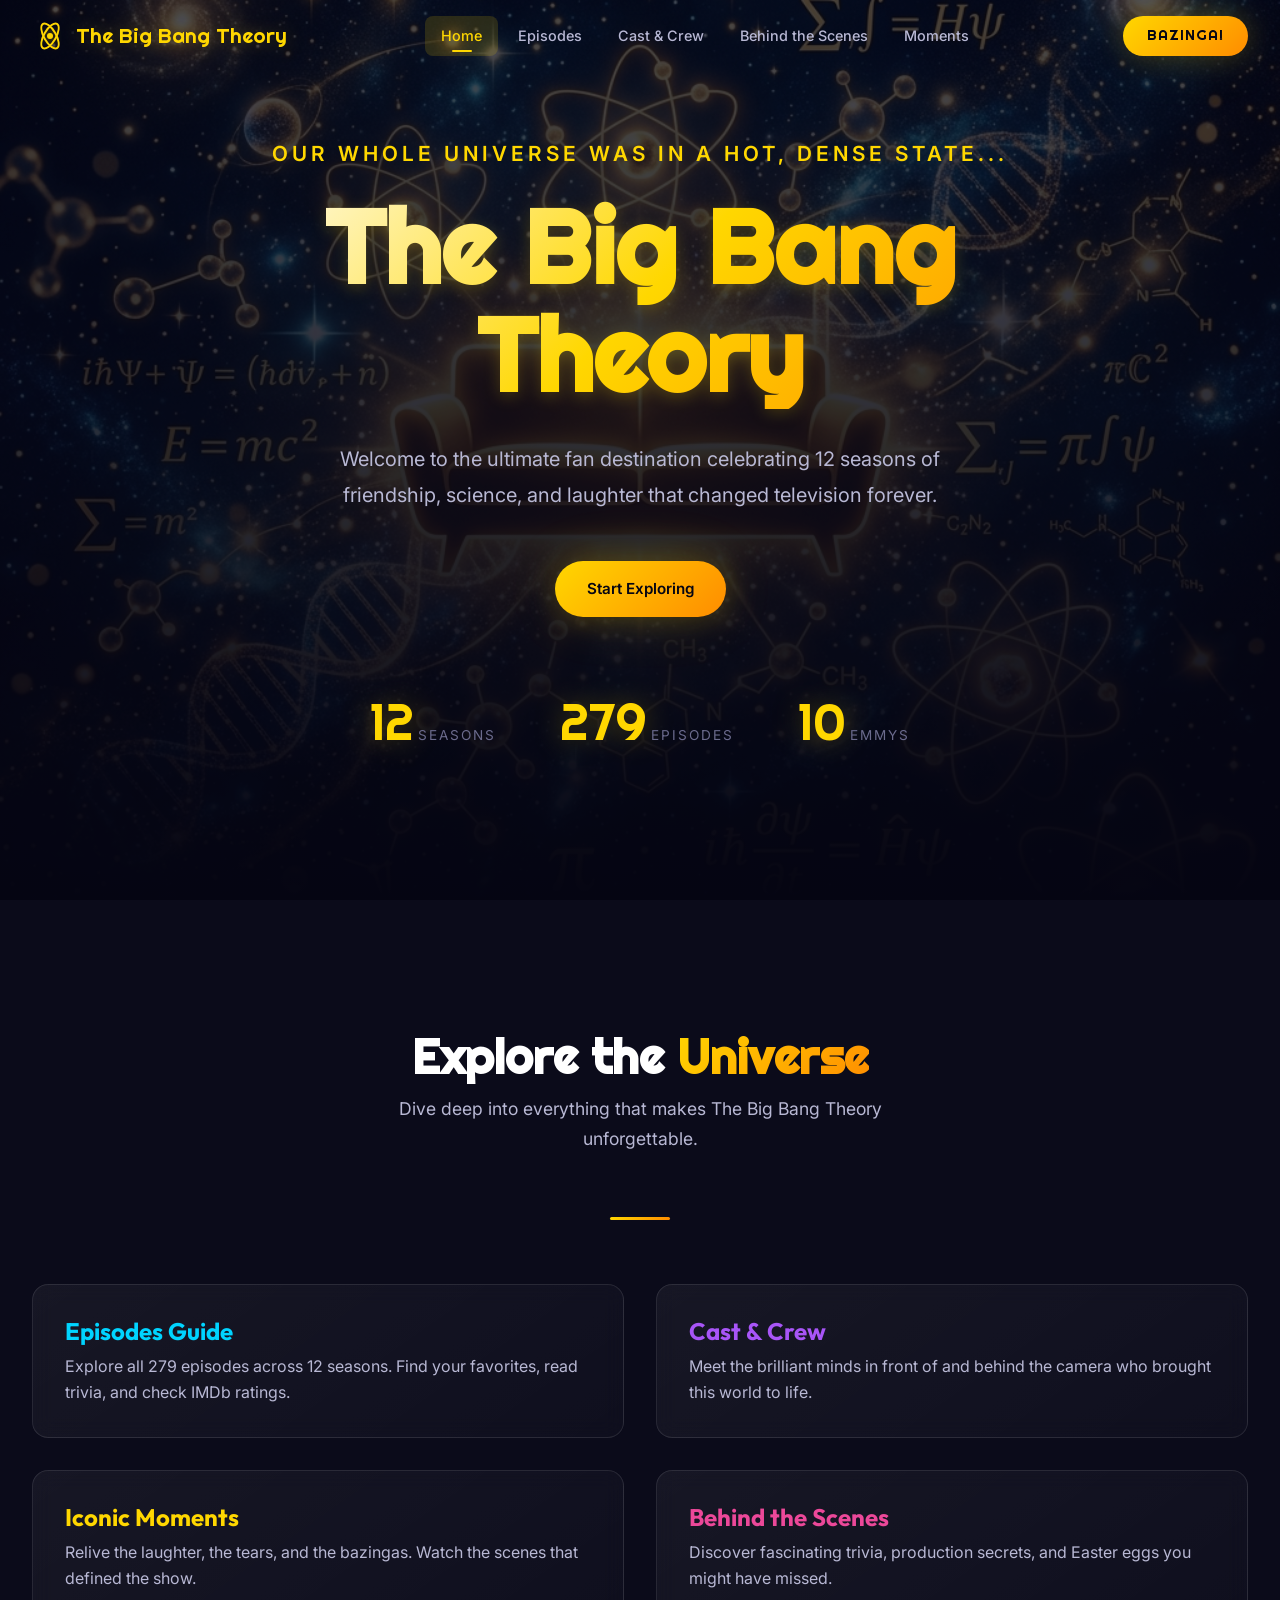
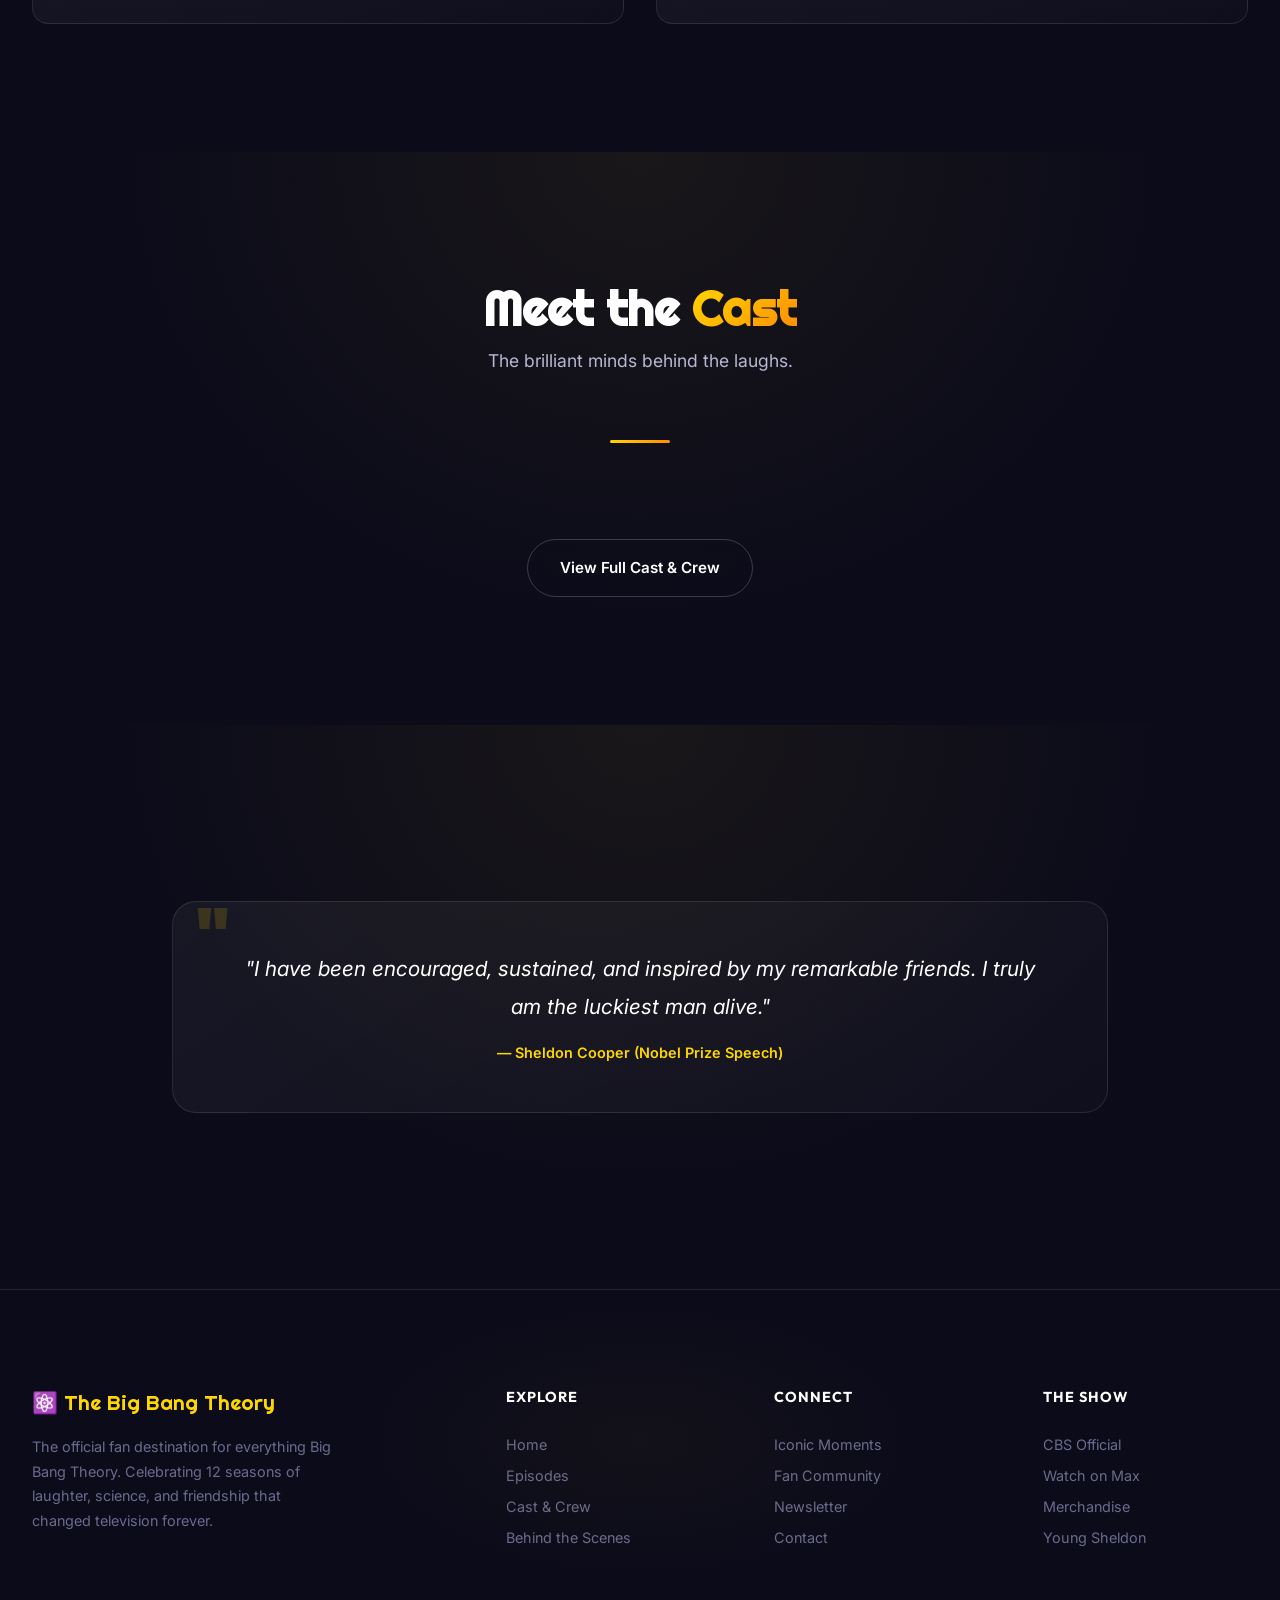
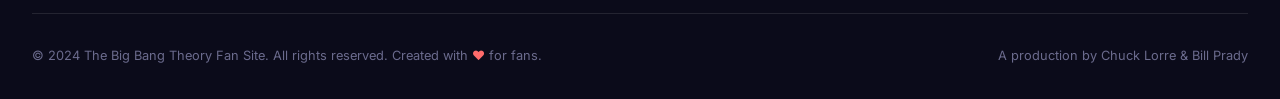
==== commit 7d14b181: "docs: add README.md & fix: resolve potential XSS vulnerabilities in API rendering" ====
--- a/index.html
+++ b/index.html
@@ -145,12 +145,15 @@
                     
                     filteredCast.forEach(c => {
                         if (c.person.image && c.person.image.medium) {
+                            const characterName = c.character.name.split(' ')[0];
+                            const actorName = c.person.name;
+                            const imgUrl = c.person.image.original || c.person.image.medium;
                             const html = `
                                 <div class="card" style="padding: 0; overflow: hidden; border-radius: var(--radius-lg); text-align: center;">
-                                    <div style="height: 300px; background-image: url('${c.person.image.original || c.person.image.medium}'); background-size: cover; background-position: center top;"></div>
+                                    <div style="height: 300px; background-image: url('${escapeHTML(imgUrl)}'); background-size: cover; background-position: center top;"></div>
                                     <div style="padding: 1rem; background: rgba(0,0,0,0.4);">
-                                        <h3 style="font-family: var(--font-heading); margin-bottom: 0.2rem; font-size: 1.1rem;">${c.character.name.split(' ')[0]}</h3>
-                                        <p style="color: var(--text-muted); font-size: 0.8rem;">${c.person.name}</p>
+                                        <h3 style="font-family: var(--font-heading); margin-bottom: 0.2rem; font-size: 1.1rem;">${escapeHTML(characterName)}</h3>
+                                        <p style="color: var(--text-muted); font-size: 0.8rem;">${escapeHTML(actorName)}</p>
                                     </div>
                                 </div>
                             `;
